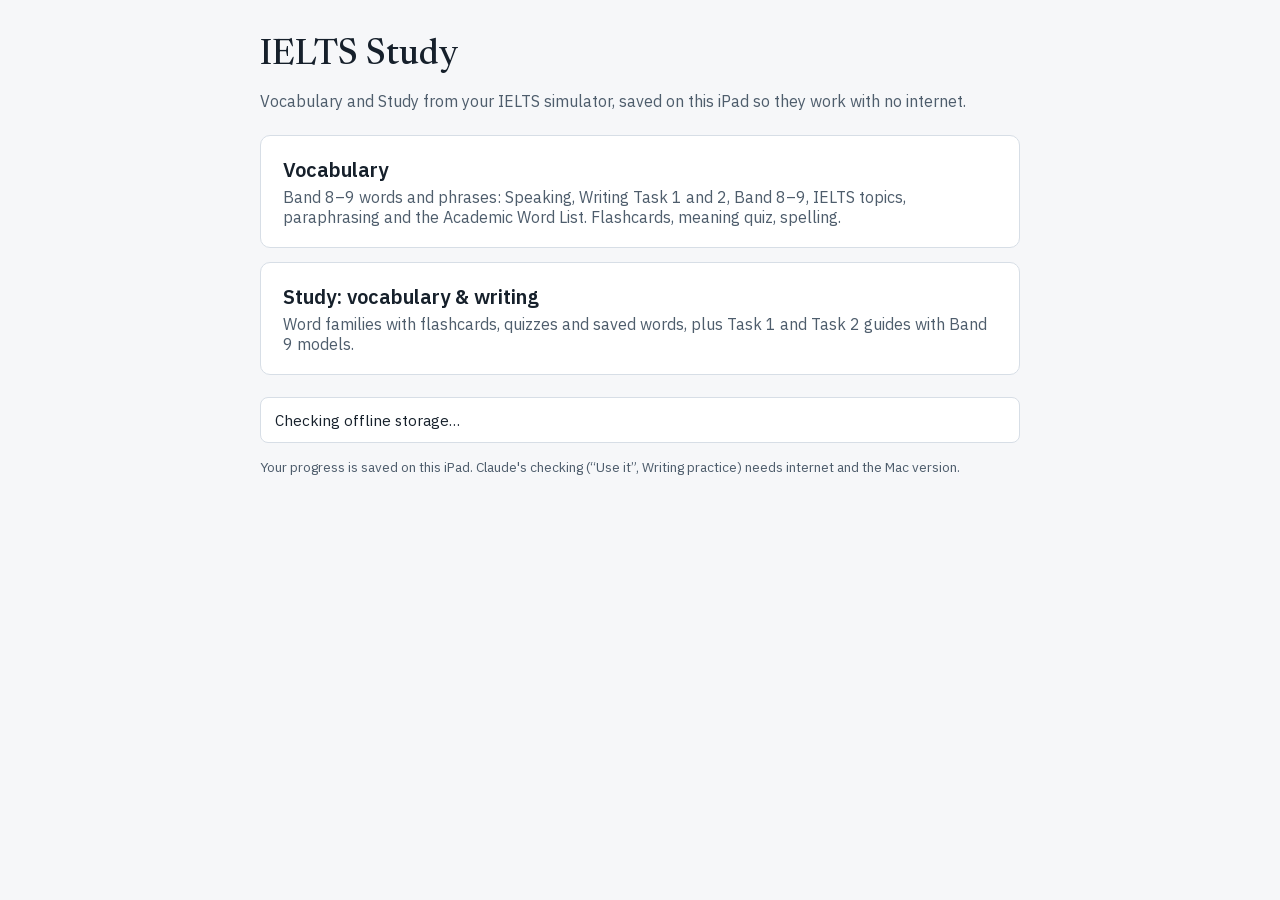
==== index.html @ 99f152c6 "IELTS Study: offline Vocabulary + Study for iPad Co-Authored-By: Claude Opus 5.5 <noreply@anthropic." ====
<!doctype html>
<html lang="en">
<head>
<meta charset="utf-8">
<meta name="viewport" content="width=device-width, initial-scale=1, viewport-fit=cover">
<meta name="apple-mobile-web-app-capable" content="yes">
<meta name="mobile-web-app-capable" content="yes">
<meta name="apple-mobile-web-app-title" content="IELTS Study">
<meta name="apple-mobile-web-app-status-bar-style" content="default">
<link rel="manifest" href="manifest.webmanifest">
<link rel="apple-touch-icon" href="icon-180.png">
<title>IELTS Study</title>
<link rel="stylesheet" href="fonts/fonts.css">
<script>if('serviceWorker' in navigator)navigator.serviceWorker.register('sw.js');</script>
<style>
:root{--ground:#F6F7F9;--surface:#fff;--ink:#16202B;--ink-2:#4E5D6C;--rule:#D7DEE6;--accent:#1C4E6B;--good:#2C6349;--good-soft:#E2F0E9}
@media (prefers-color-scheme:dark){:root{--ground:#0B1016;--surface:#141C24;--ink:#E4ECF3;--ink-2:#A6B4C0;--rule:#2A3742;--accent:#82BEDD;--good:#84C6A2;--good-soft:#15291F}}
*{box-sizing:border-box}body{margin:0;background:var(--ground);color:var(--ink);font-family:"IBM Plex Sans",-apple-system,sans-serif;
padding:max(28px,env(safe-area-inset-top)) max(20px,env(safe-area-inset-right)) 40px max(20px,env(safe-area-inset-left))}
main{max-width:760px;margin:0 auto}h1{font-family:"Newsreader",Georgia,serif;font-weight:500;font-size:2.2rem;margin:10px 0 6px}
p{color:var(--ink-2);line-height:1.5}.cards{display:grid;gap:14px;margin:22px 0}
a.card{display:block;text-decoration:none;color:inherit;background:var(--surface);border:1px solid var(--rule);border-radius:10px;padding:20px 22px}
a.card b{display:block;font-size:1.25rem;margin-bottom:4px}a.card span{color:var(--ink-2)}
.off{border:1px solid var(--rule);border-radius:8px;padding:12px 14px;background:var(--surface);font-size:.95rem}
.off.ok{border-color:var(--good);background:var(--good-soft)}
</style>
</head>
<body><main>
<h1>IELTS Study</h1>
<p>Vocabulary and Study from your IELTS simulator, saved on this iPad so they work with no internet.</p>
<div class="cards">
<a class="card" href="vocab.html"><b>Vocabulary</b><span>Band 8–9 words and phrases: Speaking, Writing Task 1 and 2, Band 8–9, IELTS topics, paraphrasing and the Academic Word List. Flashcards, meaning quiz, spelling.</span></a>
<a class="card" href="study.html"><b>Study: vocabulary &amp; writing</b><span>Word families with flashcards, quizzes and saved words, plus Task 1 and Task 2 guides with Band 9 models.</span></a>
</div>
<div class="off" id="off">Checking offline storage…</div>
<p style="font-size:.85rem">Your progress is saved on this iPad. Claude's checking (“Use it”, Writing practice) needs internet and the Mac version.</p>
<script>
(function(){var o=document.getElementById('off');
 function ok(){o.className='off ok';o.textContent='✓ Saved on this iPad: works offline, including on a plane.'}
 if(!('serviceWorker' in navigator)){o.textContent='This browser cannot save the app for offline use.';return}
 navigator.serviceWorker.ready.then(function(){return caches.keys()}).then(function(k){if(k.length)ok();else o.textContent='Saving for offline… keep this page open for a moment.'});
 navigator.serviceWorker.addEventListener('message',function(e){if(e.data==='cached')ok()});
})();
</script>
</main></body></html>
---- fonts/fonts.css ----
/* cyrillic-ext */
@font-face {
  font-family: 'IBM Plex Mono';
  font-style: normal;
  font-weight: 400;
  font-display: swap;
  src: url(23091c2e67de.woff2) format('woff2');
  unicode-range: U+0460-052F, U+1C80-1C8A, U+20B4, U+2DE0-2DFF, U+A640-A69F, U+FE2E-FE2F;
}
/* cyrillic */
@font-face {
  font-family: 'IBM Plex Mono';
  font-style: normal;
  font-weight: 400;
  font-display: swap;
  src: url(647823ad22a6.woff2) format('woff2');
  unicode-range: U+0301, U+0400-045F, U+0490-0491, U+04B0-04B1, U+2116;
}
/* symbols2 */
@font-face {
  font-family: 'IBM Plex Mono';
  font-style: normal;
  font-weight: 400;
  font-display: swap;
  src: url(7be5dcde6f5c.woff2) format('woff2');
  unicode-range: U+2000-2001, U+2004-2008, U+200A, U+23B8-23BD, U+2500-259F;
}
/* vietnamese */
@font-face {
  font-family: 'IBM Plex Mono';
  font-style: normal;
  font-weight: 400;
  font-display: swap;
  src: url(5f304aff9667.woff2) format('woff2');
  unicode-range: U+0102-0103, U+0110-0111, U+0128-0129, U+0168-0169, U+01A0-01A1, U+01AF-01B0, U+0300-0301, U+0303-0304, U+0308-0309, U+0323, U+0329, U+1EA0-1EF9, U+20AB;
}
/* latin-ext */
@font-face {
  font-family: 'IBM Plex Mono';
  font-style: normal;
  font-weight: 400;
  font-display: swap;
  src: url(5ca4c3a527db.woff2) format('woff2');
  unicode-range: U+0100-02BA, U+02BD-02C5, U+02C7-02CC, U+02CE-02D7, U+02DD-02FF, U+0304, U+0308, U+0329, U+1D00-1DBF, U+1E00-1E9F, U+1EF2-1EFF, U+2020, U+20A0-20AB, U+20AD-20C4, U+2113, U+2C60-2C7F, U+A720-A7FF;
}
/* latin */
@font-face {
  font-family: 'IBM Plex Mono';
  font-style: normal;
  font-weight: 400;
  font-display: swap;
  src: url(01a7bb0282f3.woff2) format('woff2');
  unicode-range: U+0000-00FF, U+0131, U+0152-0153, U+02BB-02BC, U+02C6, U+02DA, U+02DC, U+0304, U+0308, U+0329, U+2000-206F, U+20AC, U+2122, U+2191, U+2193, U+2212, U+2215, U+FEFF, U+FFFD;
}
/* cyrillic-ext */
@font-face {
  font-family: 'IBM Plex Mono';
  font-style: normal;
  font-weight: 500;
  font-display: swap;
  src: url(aa487ad71d5a.woff2) format('woff2');
  unicode-range: U+0460-052F, U+1C80-1C8A, U+20B4, U+2DE0-2DFF, U+A640-A69F, U+FE2E-FE2F;
}
/* cyrillic */
@font-face {
  font-family: 'IBM Plex Mono';
  font-style: normal;
  font-weight: 500;
  font-display: swap;
  src: url(a94c69d3d4b0.woff2) format('woff2');
  unicode-range: U+0301, U+0400-045F, U+0490-0491, U+04B0-04B1, U+2116;
}
/* symbols2 */
@font-face {
  font-family: 'IBM Plex Mono';
  font-style: normal;
  font-weight: 500;
  font-display: swap;
  src: url(df8ba31ecceb.woff2) format('woff2');
  unicode-range: U+2000-2001, U+2004-2008, U+200A, U+23B8-23BD, U+2500-259F;
}
/* vietnamese */
@font-face {
  font-family: 'IBM Plex Mono';
  font-style: normal;
  font-weight: 500;
  font-display: swap;
  src: url(48e35bab5375.woff2) format('woff2');
  unicode-range: U+0102-0103, U+0110-0111, U+0128-0129, U+0168-0169, U+01A0-01A1, U+01AF-01B0, U+0300-0301, U+0303-0304, U+0308-0309, U+0323, U+0329, U+1EA0-1EF9, U+20AB;
}
/* latin-ext */
@font-face {
  font-family: 'IBM Plex Mono';
  font-style: normal;
  font-weight: 500;
  font-display: swap;
  src: url(8aaa1aea42ab.woff2) format('woff2');
  unicode-range: U+0100-02BA, U+02BD-02C5, U+02C7-02CC, U+02CE-02D7, U+02DD-02FF, U+0304, U+0308, U+0329, U+1D00-1DBF, U+1E00-1E9F, U+1EF2-1EFF, U+2020, U+20A0-20AB, U+20AD-20C4, U+2113, U+2C60-2C7F, U+A720-A7FF;
}
/* latin */
@font-face {
  font-family: 'IBM Plex Mono';
  font-style: normal;
  font-weight: 500;
  font-display: swap;
  src: url(1772d8b1c110.woff2) format('woff2');
  unicode-range: U+0000-00FF, U+0131, U+0152-0153, U+02BB-02BC, U+02C6, U+02DA, U+02DC, U+0304, U+0308, U+0329, U+2000-206F, U+20AC, U+2122, U+2191, U+2193, U+2212, U+2215, U+FEFF, U+FFFD;
}
/* cyrillic-ext */
@font-face {
  font-family: 'IBM Plex Mono';
  font-style: normal;
  font-weight: 600;
  font-display: swap;
  src: url(98331b2aa39d.woff2) format('woff2');
  unicode-range: U+0460-052F, U+1C80-1C8A, U+20B4, U+2DE0-2DFF, U+A640-A69F, U+FE2E-FE2F;
}
/* cyrillic */
@font-face {
  font-family: 'IBM Plex Mono';
  font-style: normal;
  font-weight: 600;
  font-display: swap;
  src: url(396788906de4.woff2) format('woff2');
  unicode-range: U+0301, U+0400-045F, U+0490-0491, U+04B0-04B1, U+2116;
}
/* symbols2 */
@font-face {
  font-family: 'IBM Plex Mono';
  font-style: normal;
  font-weight: 600;
  font-display: swap;
  src: url(23b860b3a929.woff2) format('woff2');
  unicode-range: U+2000-2001, U+2004-2008, U+200A, U+23B8-23BD, U+2500-259F;
}
/* vietnamese */
@font-face {
  font-family: 'IBM Plex Mono';
  font-style: normal;
  font-weight: 600;
  font-display: swap;
  src: url(db0969e0e7a5.woff2) format('woff2');
  unicode-range: U+0102-0103, U+0110-0111, U+0128-0129, U+0168-0169, U+01A0-01A1, U+01AF-01B0, U+0300-0301, U+0303-0304, U+0308-0309, U+0323, U+0329, U+1EA0-1EF9, U+20AB;
}
/* latin-ext */
@font-face {
  font-family: 'IBM Plex Mono';
  font-style: normal;
  font-weight: 600;
  font-display: swap;
  src: url(8f419e32b049.woff2) format('woff2');
  unicode-range: U+0100-02BA, U+02BD-02C5, U+02C7-02CC, U+02CE-02D7, U+02DD-02FF, U+0304, U+0308, U+0329, U+1D00-1DBF, U+1E00-1E9F, U+1EF2-1EFF, U+2020, U+20A0-20AB, U+20AD-20C4, U+2113, U+2C60-2C7F, U+A720-A7FF;
}
/* latin */
@font-face {
  font-family: 'IBM Plex Mono';
  font-style: normal;
  font-weight: 600;
  font-display: swap;
  src: url(7903fe30d647.woff2) format('woff2');
  unicode-range: U+0000-00FF, U+0131, U+0152-0153, U+02BB-02BC, U+02C6, U+02DA, U+02DC, U+0304, U+0308, U+0329, U+2000-206F, U+20AC, U+2122, U+2191, U+2193, U+2212, U+2215, U+FEFF, U+FFFD;
}
/* cyrillic-ext */
@font-face {
  font-family: 'IBM Plex Sans';
  font-style: italic;
  font-weight: 400;
  font-stretch: 100%;
  font-display: swap;
  src: url(3f4fa43da683.woff) format('woff');
  unicode-range: U+0460-052F, U+1C80-1C8A, U+20B4, U+2DE0-2DFF, U+A640-A69F, U+FE2E-FE2F;
}
/* cyrillic */
@font-face {
  font-family: 'IBM Plex Sans';
  font-style: italic;
  font-weight: 400;
  font-stretch: 100%;
  font-display: swap;
  src: url(1aef0bc59a32.woff) format('woff');
  unicode-range: U+0301, U+0400-045F, U+0490-0491, U+04B0-04B1, U+2116;
}
/* greek */
@font-face {
  font-family: 'IBM Plex Sans';
  font-style: italic;
  font-weight: 400;
  font-stretch: 100%;
  font-display: swap;
  src: url(d183c10d84ab.woff) format('woff');
  unicode-range: U+0370-0377, U+037A-037F, U+0384-038A, U+038C, U+038E-03A1, U+03A3-03FF;
}
/* vietnamese */
@font-face {
  font-family: 'IBM Plex Sans';
  font-style: italic;
  font-weight: 400;
  font-stretch: 100%;
  font-display: swap;
  src: url(a7e92f3b2582.woff) format('woff');
  unicode-range: U+0102-0103, U+0110-0111, U+0128-0129, U+0168-0169, U+01A0-01A1, U+01AF-01B0, U+0300-0301, U+0303-0304, U+0308-0309, U+0323, U+0329, U+1EA0-1EF9, U+20AB;
}
/* latin-ext */
@font-face {
  font-family: 'IBM Plex Sans';
  font-style: italic;
  font-weight: 400;
  font-stretch: 100%;
  font-display: swap;
  src: url(eeeea3d39d5b.woff) format('woff');
  unicode-range: U+0100-02BA, U+02BD-02C5, U+02C7-02CC, U+02CE-02D7, U+02DD-02FF, U+0304, U+0308, U+0329, U+1D00-1DBF, U+1E00-1E9F, U+1EF2-1EFF, U+2020, U+20A0-20AB, U+20AD-20C4, U+2113, U+2C60-2C7F, U+A720-A7FF;
}
/* latin */
@font-face {
  font-family: 'IBM Plex Sans';
  font-style: italic;
  font-weight: 400;
  font-stretch: 100%;
  font-display: swap;
  src: url(f3823949bd28.woff) format('woff');
  unicode-range: U+0000-00FF, U+0131, U+0152-0153, U+02BB-02BC, U+02C6, U+02DA, U+02DC, U+0304, U+0308, U+0329, U+2000-206F, U+20AC, U+2122, U+2191, U+2193, U+2212, U+2215, U+FEFF, U+FFFD;
}
/* cyrillic-ext */
@font-face {
  font-family: 'IBM Plex Sans';
  font-style: normal;
  font-weight: 400;
  font-stretch: 100%;
  font-display: swap;
  src: url(230b618a2262.woff2) format('woff2');
  unicode-range: U+0460-052F, U+1C80-1C8A, U+20B4, U+2DE0-2DFF, U+A640-A69F, U+FE2E-FE2F;
}
/* cyrillic */
@font-face {
  font-family: 'IBM Plex Sans';
  font-style: normal;
  font-weight: 400;
  font-stretch: 100%;
  font-display: swap;
  src: url(b0cdd145d83c.woff2) format('woff2');
  unicode-range: U+0301, U+0400-045F, U+0490-0491, U+04B0-04B1, U+2116;
}
/* greek */
@font-face {
  font-family: 'IBM Plex Sans';
  font-style: normal;
  font-weight: 400;
  font-stretch: 100%;
  font-display: swap;
  src: url(e05b6e900e1a.woff2) format('woff2');
  unicode-range: U+0370-0377, U+037A-037F, U+0384-038A, U+038C, U+038E-03A1, U+03A3-03FF;
}
/* vietnamese */
@font-face {
  font-family: 'IBM Plex Sans';
  font-style: normal;
  font-weight: 400;
  font-stretch: 100%;
  font-display: swap;
  src: url(1cc6499a71ba.woff2) format('woff2');
  unicode-range: U+0102-0103, U+0110-0111, U+0128-0129, U+0168-0169, U+01A0-01A1, U+01AF-01B0, U+0300-0301, U+0303-0304, U+0308-0309, U+0323, U+0329, U+1EA0-1EF9, U+20AB;
}
/* latin-ext */
@font-face {
  font-family: 'IBM Plex Sans';
  font-style: normal;
  font-weight: 400;
  font-stretch: 100%;
  font-display: swap;
  src: url(effb1ea2f9ac.woff2) format('woff2');
  unicode-range: U+0100-02BA, U+02BD-02C5, U+02C7-02CC, U+02CE-02D7, U+02DD-02FF, U+0304, U+0308, U+0329, U+1D00-1DBF, U+1E00-1E9F, U+1EF2-1EFF, U+2020, U+20A0-20AB, U+20AD-20C4, U+2113, U+2C60-2C7F, U+A720-A7FF;
}
/* latin */
@font-face {
  font-family: 'IBM Plex Sans';
  font-style: normal;
  font-weight: 400;
  font-stretch: 100%;
  font-display: swap;
  src: url(f6667783d2bb.woff2) format('woff2');
  unicode-range: U+0000-00FF, U+0131, U+0152-0153, U+02BB-02BC, U+02C6, U+02DA, U+02DC, U+0304, U+0308, U+0329, U+2000-206F, U+20AC, U+2122, U+2191, U+2193, U+2212, U+2215, U+FEFF, U+FFFD;
}
/* cyrillic-ext */
@font-face {
  font-family: 'IBM Plex Sans';
  font-style: normal;
  font-weight: 500;
  font-stretch: 100%;
  font-display: swap;
  src: url(230b618a2262.woff2) format('woff2');
  unicode-range: U+0460-052F, U+1C80-1C8A, U+20B4, U+2DE0-2DFF, U+A640-A69F, U+FE2E-FE2F;
}
/* cyrillic */
@font-face {
  font-family: 'IBM Plex Sans';
  font-style: normal;
  font-weight: 500;
  font-stretch: 100%;
  font-display: swap;
  src: url(b0cdd145d83c.woff2) format('woff2');
  unicode-range: U+0301, U+0400-045F, U+0490-0491, U+04B0-04B1, U+2116;
}
/* greek */
@font-face {
  font-family: 'IBM Plex Sans';
  font-style: normal;
  font-weight: 500;
  font-stretch: 100%;
  font-display: swap;
  src: url(e05b6e900e1a.woff2) format('woff2');
  unicode-range: U+0370-0377, U+037A-037F, U+0384-038A, U+038C, U+038E-03A1, U+03A3-03FF;
}
/* vietnamese */
@font-face {
  font-family: 'IBM Plex Sans';
  font-style: normal;
  font-weight: 500;
  font-stretch: 100%;
  font-display: swap;
  src: url(1cc6499a71ba.woff2) format('woff2');
  unicode-range: U+0102-0103, U+0110-0111, U+0128-0129, U+0168-0169, U+01A0-01A1, U+01AF-01B0, U+0300-0301, U+0303-0304, U+0308-0309, U+0323, U+0329, U+1EA0-1EF9, U+20AB;
}
/* latin-ext */
@font-face {
  font-family: 'IBM Plex Sans';
  font-style: normal;
  font-weight: 500;
  font-stretch: 100%;
  font-display: swap;
  src: url(effb1ea2f9ac.woff2) format('woff2');
  unicode-range: U+0100-02BA, U+02BD-02C5, U+02C7-02CC, U+02CE-02D7, U+02DD-02FF, U+0304, U+0308, U+0329, U+1D00-1DBF, U+1E00-1E9F, U+1EF2-1EFF, U+2020, U+20A0-20AB, U+20AD-20C4, U+2113, U+2C60-2C7F, U+A720-A7FF;
}
/* latin */
@font-face {
  font-family: 'IBM Plex Sans';
  font-style: normal;
  font-weight: 500;
  font-stretch: 100%;
  font-display: swap;
  src: url(f6667783d2bb.woff2) format('woff2');
  unicode-range: U+0000-00FF, U+0131, U+0152-0153, U+02BB-02BC, U+02C6, U+02DA, U+02DC, U+0304, U+0308, U+0329, U+2000-206F, U+20AC, U+2122, U+2191, U+2193, U+2212, U+2215, U+FEFF, U+FFFD;
}
/* cyrillic-ext */
@font-face {
  font-family: 'IBM Plex Sans';
  font-style: normal;
  font-weight: 600;
  font-stretch: 100%;
  font-display: swap;
  src: url(230b618a2262.woff2) format('woff2');
  unicode-range: U+0460-052F, U+1C80-1C8A, U+20B4, U+2DE0-2DFF, U+A640-A69F, U+FE2E-FE2F;
}
/* cyrillic */
@font-face {
  font-family: 'IBM Plex Sans';
  font-style: normal;
  font-weight: 600;
  font-stretch: 100%;
  font-display: swap;
  src: url(b0cdd145d83c.woff2) format('woff2');
  unicode-range: U+0301, U+0400-045F, U+0490-0491, U+04B0-04B1, U+2116;
}
/* greek */
@font-face {
  font-family: 'IBM Plex Sans';
  font-style: normal;
  font-weight: 600;
  font-stretch: 100%;
  font-display: swap;
  src: url(e05b6e900e1a.woff2) format('woff2');
  unicode-range: U+0370-0377, U+037A-037F, U+0384-038A, U+038C, U+038E-03A1, U+03A3-03FF;
}
/* vietnamese */
@font-face {
  font-family: 'IBM Plex Sans';
  font-style: normal;
  font-weight: 600;
  font-stretch: 100%;
  font-display: swap;
  src: url(1cc6499a71ba.woff2) format('woff2');
  unicode-range: U+0102-0103, U+0110-0111, U+0128-0129, U+0168-0169, U+01A0-01A1, U+01AF-01B0, U+0300-0301, U+0303-0304, U+0308-0309, U+0323, U+0329, U+1EA0-1EF9, U+20AB;
}
/* latin-ext */
@font-face {
  font-family: 'IBM Plex Sans';
  font-style: normal;
  font-weight: 600;
  font-stretch: 100%;
  font-display: swap;
  src: url(effb1ea2f9ac.woff2) format('woff2');
  unicode-range: U+0100-02BA, U+02BD-02C5, U+02C7-02CC, U+02CE-02D7, U+02DD-02FF, U+0304, U+0308, U+0329, U+1D00-1DBF, U+1E00-1E9F, U+1EF2-1EFF, U+2020, U+20A0-20AB, U+20AD-20C4, U+2113, U+2C60-2C7F, U+A720-A7FF;
}
/* latin */
@font-face {
  font-family: 'IBM Plex Sans';
  font-style: normal;
  font-weight: 600;
  font-stretch: 100%;
  font-display: swap;
  src: url(f6667783d2bb.woff2) format('woff2');
  unicode-range: U+0000-00FF, U+0131, U+0152-0153, U+02BB-02BC, U+02C6, U+02DA, U+02DC, U+0304, U+0308, U+0329, U+2000-206F, U+20AC, U+2122, U+2191, U+2193, U+2212, U+2215, U+FEFF, U+FFFD;
}
/* vietnamese */
@font-face {
  font-family: 'Newsreader';
  font-style: italic;
  font-weight: 400;
  font-display: swap;
  src: url(b1dca16c128b.woff2) format('woff2');
  unicode-range: U+0102-0103, U+0110-0111, U+0128-0129, U+0168-0169, U+01A0-01A1, U+01AF-01B0, U+0300-0301, U+0303-0304, U+0308-0309, U+0323, U+0329, U+1EA0-1EF9, U+20AB;
}
/* latin-ext */
@font-face {
  font-family: 'Newsreader';
  font-style: italic;
  font-weight: 400;
  font-display: swap;
  src: url(c04dea5e3b89.woff2) format('woff2');
  unicode-range: U+0100-02BA, U+02BD-02C5, U+02C7-02CC, U+02CE-02D7, U+02DD-02FF, U+0304, U+0308, U+0329, U+1D00-1DBF, U+1E00-1E9F, U+1EF2-1EFF, U+2020, U+20A0-20AB, U+20AD-20C4, U+2113, U+2C60-2C7F, U+A720-A7FF;
}
/* latin */
@font-face {
  font-family: 'Newsreader';
  font-style: italic;
  font-weight: 400;
  font-display: swap;
  src: url(68039027a26a.woff2) format('woff2');
  unicode-range: U+0000-00FF, U+0131, U+0152-0153, U+02BB-02BC, U+02C6, U+02DA, U+02DC, U+0304, U+0308, U+0329, U+2000-206F, U+20AC, U+2122, U+2191, U+2193, U+2212, U+2215, U+FEFF, U+FFFD;
}
/* vietnamese */
@font-face {
  font-family: 'Newsreader';
  font-style: normal;
  font-weight: 400;
  font-display: swap;
  src: url(2879c96c20cb.woff2) format('woff2');
  unicode-range: U+0102-0103, U+0110-0111, U+0128-0129, U+0168-0169, U+01A0-01A1, U+01AF-01B0, U+0300-0301, U+0303-0304, U+0308-0309, U+0323, U+0329, U+1EA0-1EF9, U+20AB;
}
/* latin-ext */
@font-face {
  font-family: 'Newsreader';
  font-style: normal;
  font-weight: 400;
  font-display: swap;
  src: url(997f74927d15.woff2) format('woff2');
  unicode-range: U+0100-02BA, U+02BD-02C5, U+02C7-02CC, U+02CE-02D7, U+02DD-02FF, U+0304, U+0308, U+0329, U+1D00-1DBF, U+1E00-1E9F, U+1EF2-1EFF, U+2020, U+20A0-20AB, U+20AD-20C4, U+2113, U+2C60-2C7F, U+A720-A7FF;
}
/* latin */
@font-face {
  font-family: 'Newsreader';
  font-style: normal;
  font-weight: 400;
  font-display: swap;
  src: url(4aa9bb70e8a9.woff2) format('woff2');
  unicode-range: U+0000-00FF, U+0131, U+0152-0153, U+02BB-02BC, U+02C6, U+02DA, U+02DC, U+0304, U+0308, U+0329, U+2000-206F, U+20AC, U+2122, U+2191, U+2193, U+2212, U+2215, U+FEFF, U+FFFD;
}
/* vietnamese */
@font-face {
  font-family: 'Newsreader';
  font-style: normal;
  font-weight: 500;
  font-display: swap;
  src: url(2879c96c20cb.woff2) format('woff2');
  unicode-range: U+0102-0103, U+0110-0111, U+0128-0129, U+0168-0169, U+01A0-01A1, U+01AF-01B0, U+0300-0301, U+0303-0304, U+0308-0309, U+0323, U+0329, U+1EA0-1EF9, U+20AB;
}
/* latin-ext */
@font-face {
  font-family: 'Newsreader';
  font-style: normal;
  font-weight: 500;
  font-display: swap;
  src: url(997f74927d15.woff2) format('woff2');
  unicode-range: U+0100-02BA, U+02BD-02C5, U+02C7-02CC, U+02CE-02D7, U+02DD-02FF, U+0304, U+0308, U+0329, U+1D00-1DBF, U+1E00-1E9F, U+1EF2-1EFF, U+2020, U+20A0-20AB, U+20AD-20C4, U+2113, U+2C60-2C7F, U+A720-A7FF;
}
/* latin */
@font-face {
  font-family: 'Newsreader';
  font-style: normal;
  font-weight: 500;
  font-display: swap;
  src: url(4aa9bb70e8a9.woff2) format('woff2');
  unicode-range: U+0000-00FF, U+0131, U+0152-0153, U+02BB-02BC, U+02C6, U+02DA, U+02DC, U+0304, U+0308, U+0329, U+2000-206F, U+20AC, U+2122, U+2191, U+2193, U+2212, U+2215, U+FEFF, U+FFFD;
}
/* vietnamese */
@font-face {
  font-family: 'Newsreader';
  font-style: normal;
  font-weight: 600;
  font-display: swap;
  src: url(2879c96c20cb.woff2) format('woff2');
  unicode-range: U+0102-0103, U+0110-0111, U+0128-0129, U+0168-0169, U+01A0-01A1, U+01AF-01B0, U+0300-0301, U+0303-0304, U+0308-0309, U+0323, U+0329, U+1EA0-1EF9, U+20AB;
}
/* latin-ext */
@font-face {
  font-family: 'Newsreader';
  font-style: normal;
  font-weight: 600;
  font-display: swap;
  src: url(997f74927d15.woff2) format('woff2');
  unicode-range: U+0100-02BA, U+02BD-02C5, U+02C7-02CC, U+02CE-02D7, U+02DD-02FF, U+0304, U+0308, U+0329, U+1D00-1DBF, U+1E00-1E9F, U+1EF2-1EFF, U+2020, U+20A0-20AB, U+20AD-20C4, U+2113, U+2C60-2C7F, U+A720-A7FF;
}
/* latin */
@font-face {
  font-family: 'Newsreader';
  font-style: normal;
  font-weight: 600;
  font-display: swap;
  src: url(4aa9bb70e8a9.woff2) format('woff2');
  unicode-range: U+0000-00FF, U+0131, U+0152-0153, U+02BB-02BC, U+02C6, U+02DA, U+02DC, U+0304, U+0308, U+0329, U+2000-206F, U+20AC, U+2122, U+2191, U+2193, U+2212, U+2215, U+FEFF, U+FFFD;
}
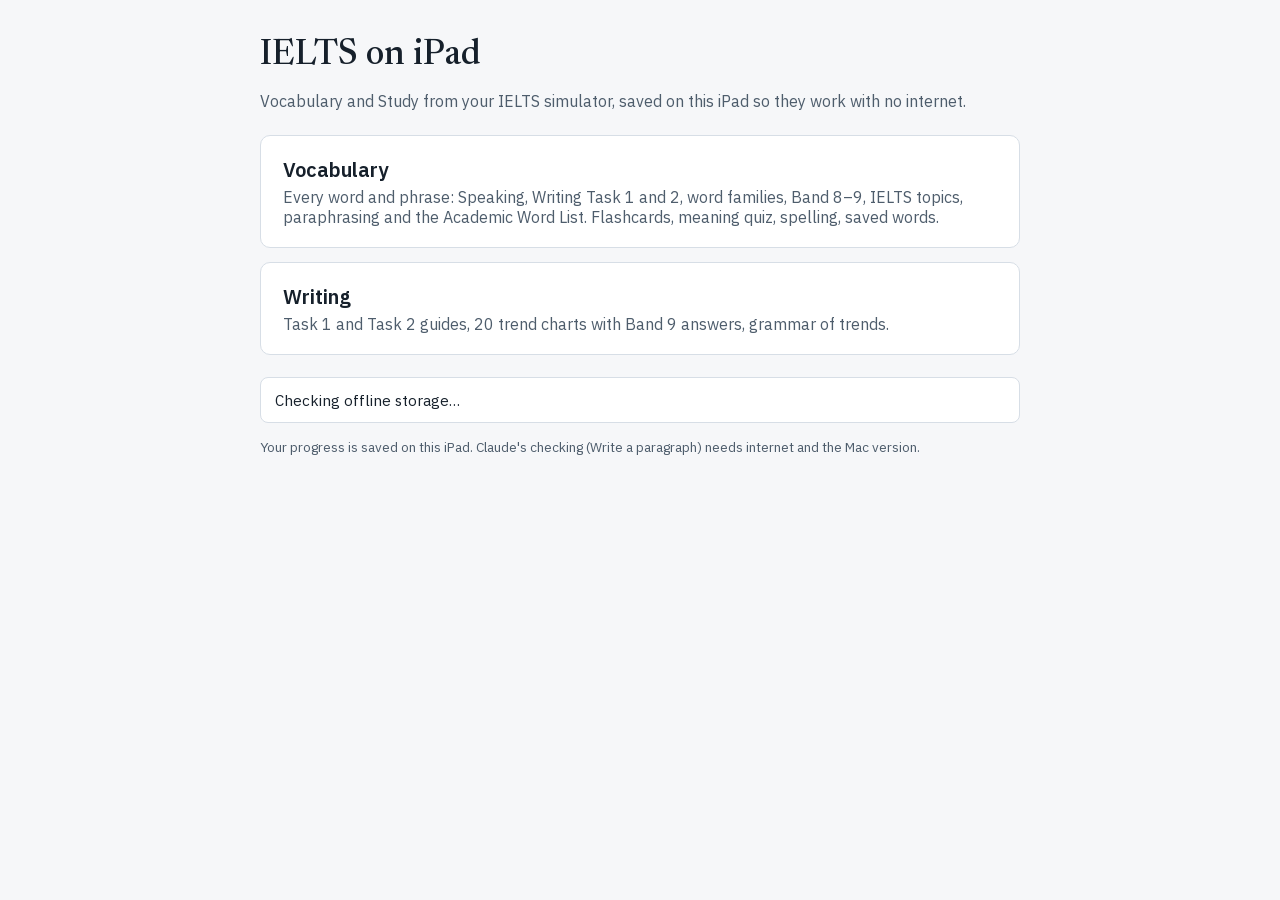
==== commit 51919441: "Organised: Vocabulary (all words, incl. word families) and Writing (guides and practice) Co-Authored" ====
--- a/index.html
+++ b/index.html
@@ -9,9 +9,9 @@
 <meta name="apple-mobile-web-app-status-bar-style" content="default">
 <link rel="manifest" href="manifest.webmanifest">
 <link rel="apple-touch-icon" href="icon-180.png">
-<title>IELTS Study</title>
+<title>IELTS Writing</title>
 <link rel="stylesheet" href="fonts/fonts.css">
-<script>if('serviceWorker' in navigator)navigator.serviceWorker.register('sw.js');</script>
+<script>if('serviceWorker' in navigator){var hadSW=!!navigator.serviceWorker.controller,swR=0;navigator.serviceWorker.register('sw.js').then(function(r){r.update()});navigator.serviceWorker.addEventListener('controllerchange',function(){if(hadSW&&!swR){swR=1;location.reload()}})}</script>
 <style>
 :root{--ground:#F6F7F9;--surface:#fff;--ink:#16202B;--ink-2:#4E5D6C;--rule:#D7DEE6;--accent:#1C4E6B;--good:#2C6349;--good-soft:#E2F0E9}
 @media (prefers-color-scheme:dark){:root{--ground:#0B1016;--surface:#141C24;--ink:#E4ECF3;--ink-2:#A6B4C0;--rule:#2A3742;--accent:#82BEDD;--good:#84C6A2;--good-soft:#15291F}}
@@ -26,19 +26,19 @@
 </style>
 </head>
 <body><main>
-<h1>IELTS Study</h1>
+<h1>IELTS on iPad</h1>
 <p>Vocabulary and Study from your IELTS simulator, saved on this iPad so they work with no internet.</p>
 <div class="cards">
-<a class="card" href="vocab.html"><b>Vocabulary</b><span>Band 8–9 words and phrases: Speaking, Writing Task 1 and 2, Band 8–9, IELTS topics, paraphrasing and the Academic Word List. Flashcards, meaning quiz, spelling.</span></a>
-<a class="card" href="study.html"><b>Study: vocabulary &amp; writing</b><span>Word families with flashcards, quizzes and saved words, plus Task 1 and Task 2 guides with Band 9 models.</span></a>
+<a class="card" href="vocab.html"><b>Vocabulary</b><span>Every word and phrase: Speaking, Writing Task 1 and 2, word families, Band 8–9, IELTS topics, paraphrasing and the Academic Word List. Flashcards, meaning quiz, spelling, saved words.</span></a>
+<a class="card" href="study.html"><b>Writing</b><span>Task 1 and Task 2 guides, 20 trend charts with Band 9 answers, grammar of trends.</span></a>
 </div>
 <div class="off" id="off">Checking offline storage…</div>
-<p style="font-size:.85rem">Your progress is saved on this iPad. Claude's checking (“Use it”, Writing practice) needs internet and the Mac version.</p>
+<p style="font-size:.85rem">Your progress is saved on this iPad. Claude's checking (Write a paragraph) needs internet and the Mac version.</p>
 <script>
 (function(){var o=document.getElementById('off');
  function ok(){o.className='off ok';o.textContent='✓ Saved on this iPad: works offline, including on a plane.'}
  if(!('serviceWorker' in navigator)){o.textContent='This browser cannot save the app for offline use.';return}
- navigator.serviceWorker.ready.then(function(){return caches.keys()}).then(function(k){if(k.length)ok();else o.textContent='Saving for offline… keep this page open for a moment.'});
+ navigator.serviceWorker.ready.then(function(r){if(r.active)r.active.postMessage('resave');return caches.keys()}).then(function(k){if(k.length)ok();else o.textContent='Saving for offline… keep this page open for a moment.'});
  navigator.serviceWorker.addEventListener('message',function(e){if(e.data==='cached')ok()});
 })();
 </script>
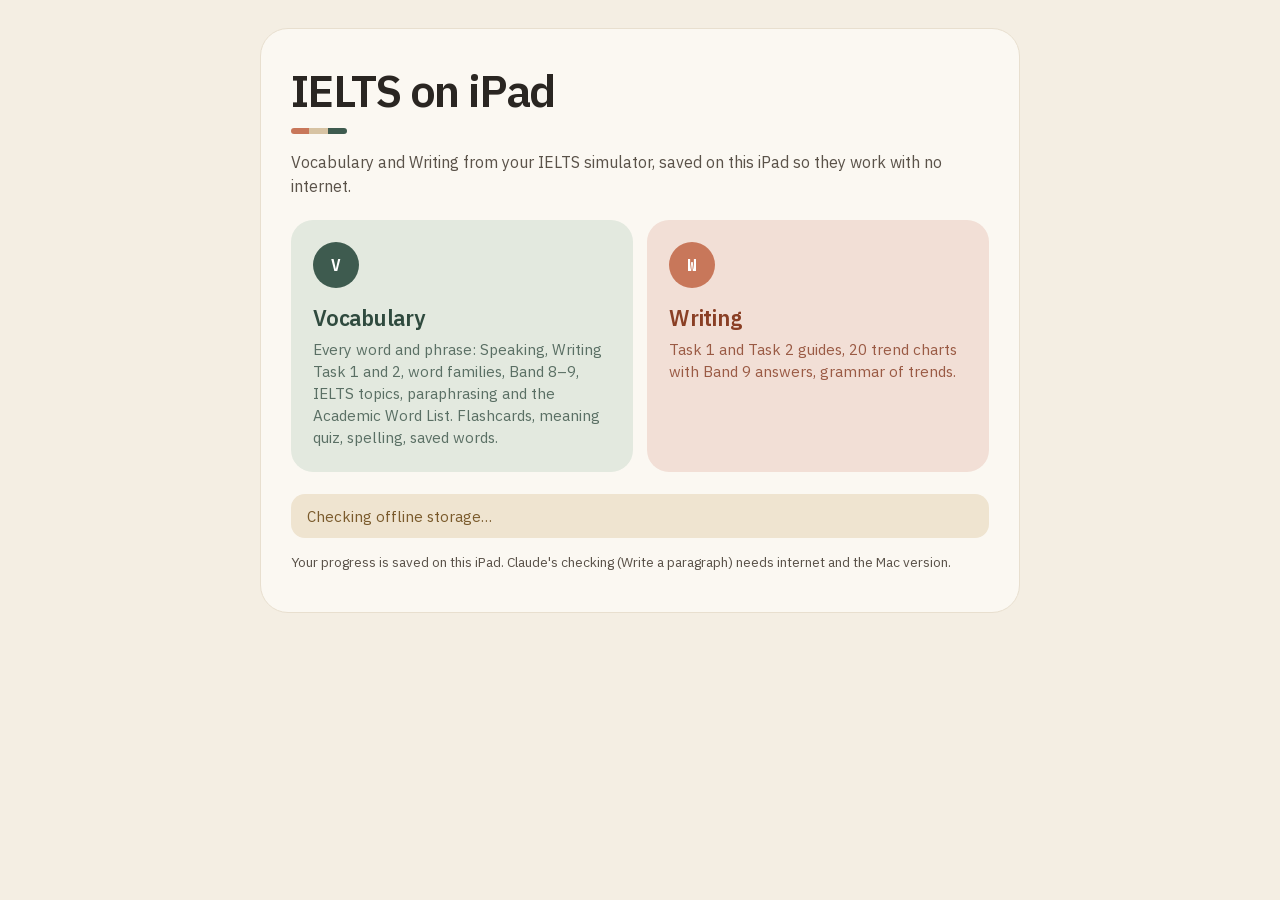
==== commit eda5c416: "Menu page in terracotta and sage Co-Authored-By: Claude Opus 5.5 <noreply@anthropic.com>" ====
--- a/index.html
+++ b/index.html
@@ -13,24 +13,31 @@
 <link rel="stylesheet" href="fonts/fonts.css">
 <script>if('serviceWorker' in navigator){var hadSW=!!navigator.serviceWorker.controller,swR=0;navigator.serviceWorker.register('sw.js').then(function(r){r.update()});navigator.serviceWorker.addEventListener('controllerchange',function(){if(hadSW&&!swR){swR=1;location.reload()}})}</script>
 <style>
-:root{--ground:#F6F7F9;--surface:#fff;--ink:#16202B;--ink-2:#4E5D6C;--rule:#D7DEE6;--accent:#1C4E6B;--good:#2C6349;--good-soft:#E2F0E9}
-@media (prefers-color-scheme:dark){:root{--ground:#0B1016;--surface:#141C24;--ink:#E4ECF3;--ink-2:#A6B4C0;--rule:#2A3742;--accent:#82BEDD;--good:#84C6A2;--good-soft:#15291F}}
+:root{--ground:#F4EEE3;--surface:#FBF8F2;--ink:#2A2622;--ink-2:#5A5249;--rule:#E8DFCF;--good:#3E5B4F;--good-soft:#E3E9DF}
+@media (prefers-color-scheme:dark){:root{--ground:#0B1016;--surface:#141C24;--ink:#E4ECF3;--ink-2:#A6B4C0;--rule:#2A3742;--good:#84C6A2;--good-soft:#15291F}}
 *{box-sizing:border-box}body{margin:0;background:var(--ground);color:var(--ink);font-family:"IBM Plex Sans",-apple-system,sans-serif;
 padding:max(28px,env(safe-area-inset-top)) max(20px,env(safe-area-inset-right)) 40px max(20px,env(safe-area-inset-left))}
-main{max-width:760px;margin:0 auto}h1{font-family:"Newsreader",Georgia,serif;font-weight:500;font-size:2.2rem;margin:10px 0 6px}
-p{color:var(--ink-2);line-height:1.5}.cards{display:grid;gap:14px;margin:22px 0}
-a.card{display:block;text-decoration:none;color:inherit;background:var(--surface);border:1px solid var(--rule);border-radius:10px;padding:20px 22px}
-a.card b{display:block;font-size:1.25rem;margin-bottom:4px}a.card span{color:var(--ink-2)}
-.off{border:1px solid var(--rule);border-radius:8px;padding:12px 14px;background:var(--surface);font-size:.95rem}
-.off.ok{border-color:var(--good);background:var(--good-soft)}
+main{max-width:760px;margin:0 auto;background:var(--surface);border:1px solid var(--rule);border-radius:28px;padding:34px 30px 26px}
+h1{font-weight:600;font-size:clamp(2.1rem,6vw,2.8rem);letter-spacing:-.035em;line-height:1.05;margin:4px 0 0}
+h1::after{content:"";display:block;width:56px;height:6px;border-radius:6px;margin:14px 0 4px;background:linear-gradient(90deg,#C8775A 0 33%,#D7C3A3 33% 66%,#3E5B4F 66%)}
+p{color:var(--ink-2);line-height:1.5}.cards{display:grid;grid-template-columns:repeat(auto-fit,minmax(240px,1fr));gap:14px;margin:22px 0}
+a.card{display:block;text-decoration:none;color:inherit;border-radius:22px;padding:22px 22px 24px;transition:filter .15s}
+a.card:active,a.card:hover{filter:brightness(.97)}
+a.card i{display:grid;place-items:center;width:46px;height:46px;border-radius:50%;color:#fff;font-style:normal;font-weight:600;font-family:"IBM Plex Mono",monospace;margin-bottom:16px}
+a.card b{display:block;font-size:1.35rem;letter-spacing:-.01em;margin-bottom:6px}a.card span{line-height:1.45;font-size:.95rem}
+a.card.v{background:#E3E9DF}a.card.v i{background:#3E5B4F}a.card.v b{color:#2F4A3E}a.card.v span{color:#5A6F64}
+a.card.w{background:#F2DFD6}a.card.w i{background:#C8775A}a.card.w b{color:#8A3F25}a.card.w span{color:#9A5A44}
+.off{border-radius:14px;padding:12px 16px;background:#EFE4D0;color:#7A5A2B;font-size:.95rem}
+.off.ok{background:var(--good-soft);color:var(--good)}
+@media (prefers-color-scheme:dark){main{background:var(--surface)}a.card b,a.card span{color:#1B1A17}.off{color:#1B1A17}}
 </style>
 </head>
 <body><main>
 <h1>IELTS on iPad</h1>
-<p>Vocabulary and Study from your IELTS simulator, saved on this iPad so they work with no internet.</p>
+<p>Vocabulary and Writing from your IELTS simulator, saved on this iPad so they work with no internet.</p>
 <div class="cards">
-<a class="card" href="vocab.html"><b>Vocabulary</b><span>Every word and phrase: Speaking, Writing Task 1 and 2, word families, Band 8–9, IELTS topics, paraphrasing and the Academic Word List. Flashcards, meaning quiz, spelling, saved words.</span></a>
-<a class="card" href="study.html"><b>Writing</b><span>Task 1 and Task 2 guides, 20 trend charts with Band 9 answers, grammar of trends.</span></a>
+<a class="card v" href="vocab.html"><i>V</i><b>Vocabulary</b><span>Every word and phrase: Speaking, Writing Task 1 and 2, word families, Band 8–9, IELTS topics, paraphrasing and the Academic Word List. Flashcards, meaning quiz, spelling, saved words.</span></a>
+<a class="card w" href="study.html"><i>W</i><b>Writing</b><span>Task 1 and Task 2 guides, 20 trend charts with Band 9 answers, grammar of trends.</span></a>
 </div>
 <div class="off" id="off">Checking offline storage…</div>
 <p style="font-size:.85rem">Your progress is saved on this iPad. Claude's checking (Write a paragraph) needs internet and the Mac version.</p>
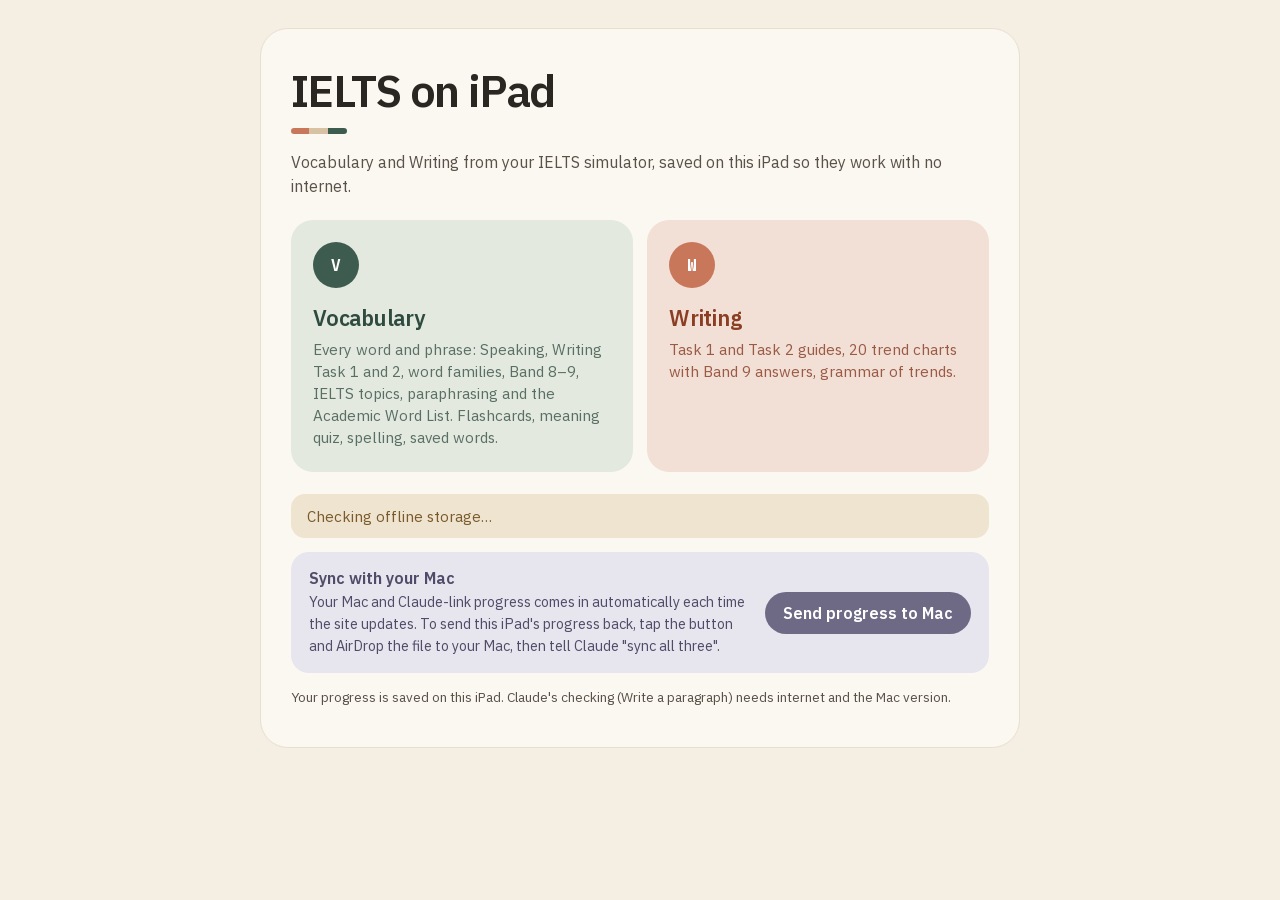
==== commit 0ea9b887: "Progress sync with the Mac Co-Authored-By: Claude Opus 5.5 <noreply@anthropic.com>" ====
--- a/index.html
+++ b/index.html
@@ -29,6 +29,8 @@
 a.card.w{background:#F2DFD6}a.card.w i{background:#C8775A}a.card.w b{color:#8A3F25}a.card.w span{color:#9A5A44}
 .off{border-radius:14px;padding:12px 16px;background:#EFE4D0;color:#7A5A2B;font-size:.95rem}
 .off.ok{background:var(--good-soft);color:var(--good)}
+.sync{display:flex;gap:14px;align-items:center;flex-wrap:wrap;margin:14px 0;padding:16px 18px;border-radius:18px;background:#E7E5EE;color:#4F4B68}.sync div{flex:1;min-width:220px}.sync b{display:block;margin-bottom:3px}.sync span{font-size:.9rem;line-height:1.45}
+.sync button{font:inherit;font-weight:600;border:0;border-radius:999px;padding:11px 18px;background:#6E6A86;color:#fff;cursor:pointer}
 @media (prefers-color-scheme:dark){main{background:var(--surface)}a.card b,a.card span{color:#1B1A17}.off{color:#1B1A17}}
 </style>
 </head>
@@ -40,6 +42,18 @@
 <a class="card w" href="study.html"><i>W</i><b>Writing</b><span>Task 1 and Task 2 guides, 20 trend charts with Band 9 answers, grammar of trends.</span></a>
 </div>
 <div class="off" id="off">Checking offline storage…</div>
+<div class="sync"><div><b>Sync with your Mac</b><span>Your Mac and Claude-link progress comes in automatically each time the site updates. To send this iPad's progress back, tap the button and AirDrop the file to your Mac, then tell Claude "sync all three".</span></div><button type="button" id="sendp">Send progress to Mac</button></div>
+<script>
+document.getElementById('sendp').onclick=function(){
+ function g(k,d){try{return JSON.parse(localStorage.getItem(k))||d}catch(e){return d}}
+ var data={from:"ipad",at:new Date().toISOString(),known:g("vc.known",{}),saved:g("vc.saved",{}),hist:g("vc.hist",[]),deleted:g("vc.hist.deleted",[]),study:g("st.state",{})};
+ var d=new Date(),pad=function(n){return ("0"+n).slice(-2)};
+ var name="ielts-ipad-progress-"+d.getFullYear()+pad(d.getMonth()+1)+pad(d.getDate())+"-"+pad(d.getHours())+pad(d.getMinutes())+".json";
+ var blob=new Blob([JSON.stringify(data)],{type:"application/json"}),file=new File([blob],name,{type:"application/json"});
+ if(navigator.canShare&&navigator.canShare({files:[file]})){navigator.share({files:[file],title:"IELTS iPad progress"}).catch(function(){});return}
+ var a=document.createElement("a");a.href=URL.createObjectURL(blob);a.download=name;document.body.appendChild(a);a.click();a.remove();
+};
+</script>
 <p style="font-size:.85rem">Your progress is saved on this iPad. Claude's checking (Write a paragraph) needs internet and the Mac version.</p>
 <script>
 (function(){var o=document.getElementById('off');
